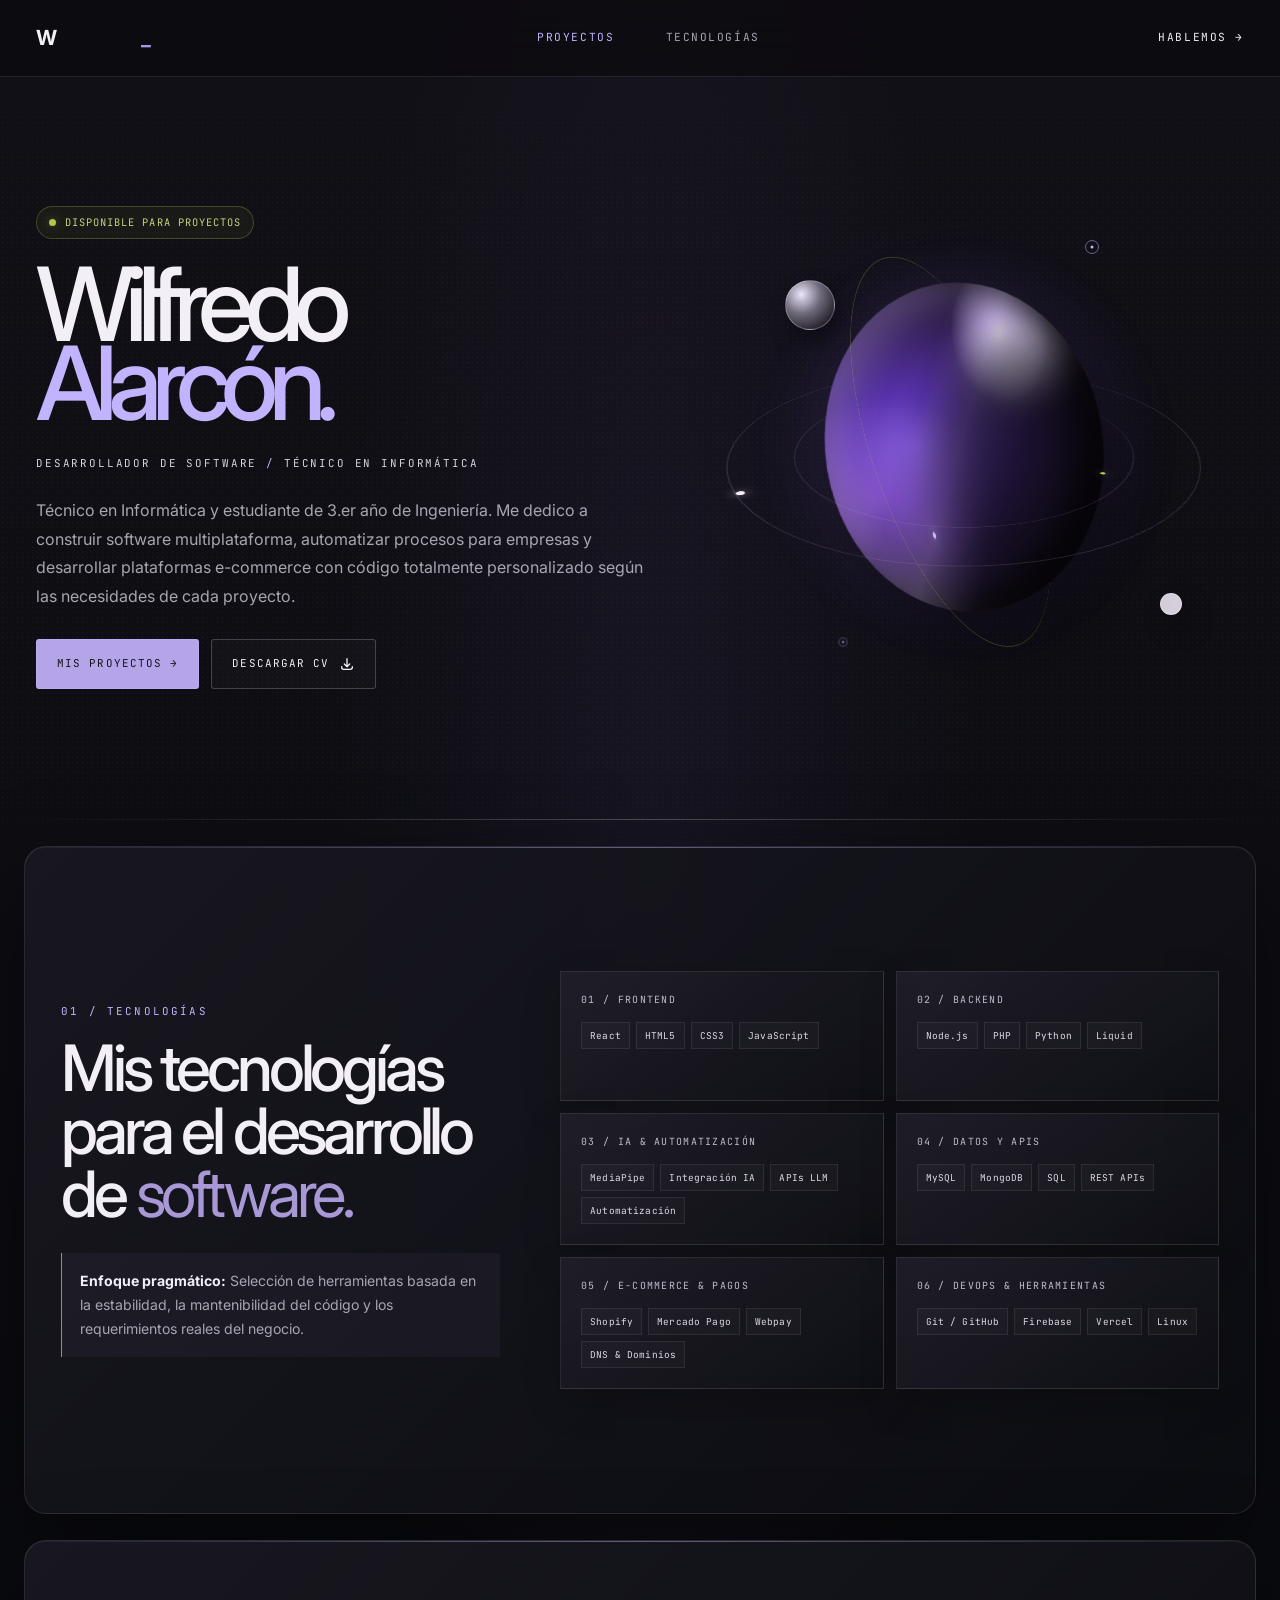
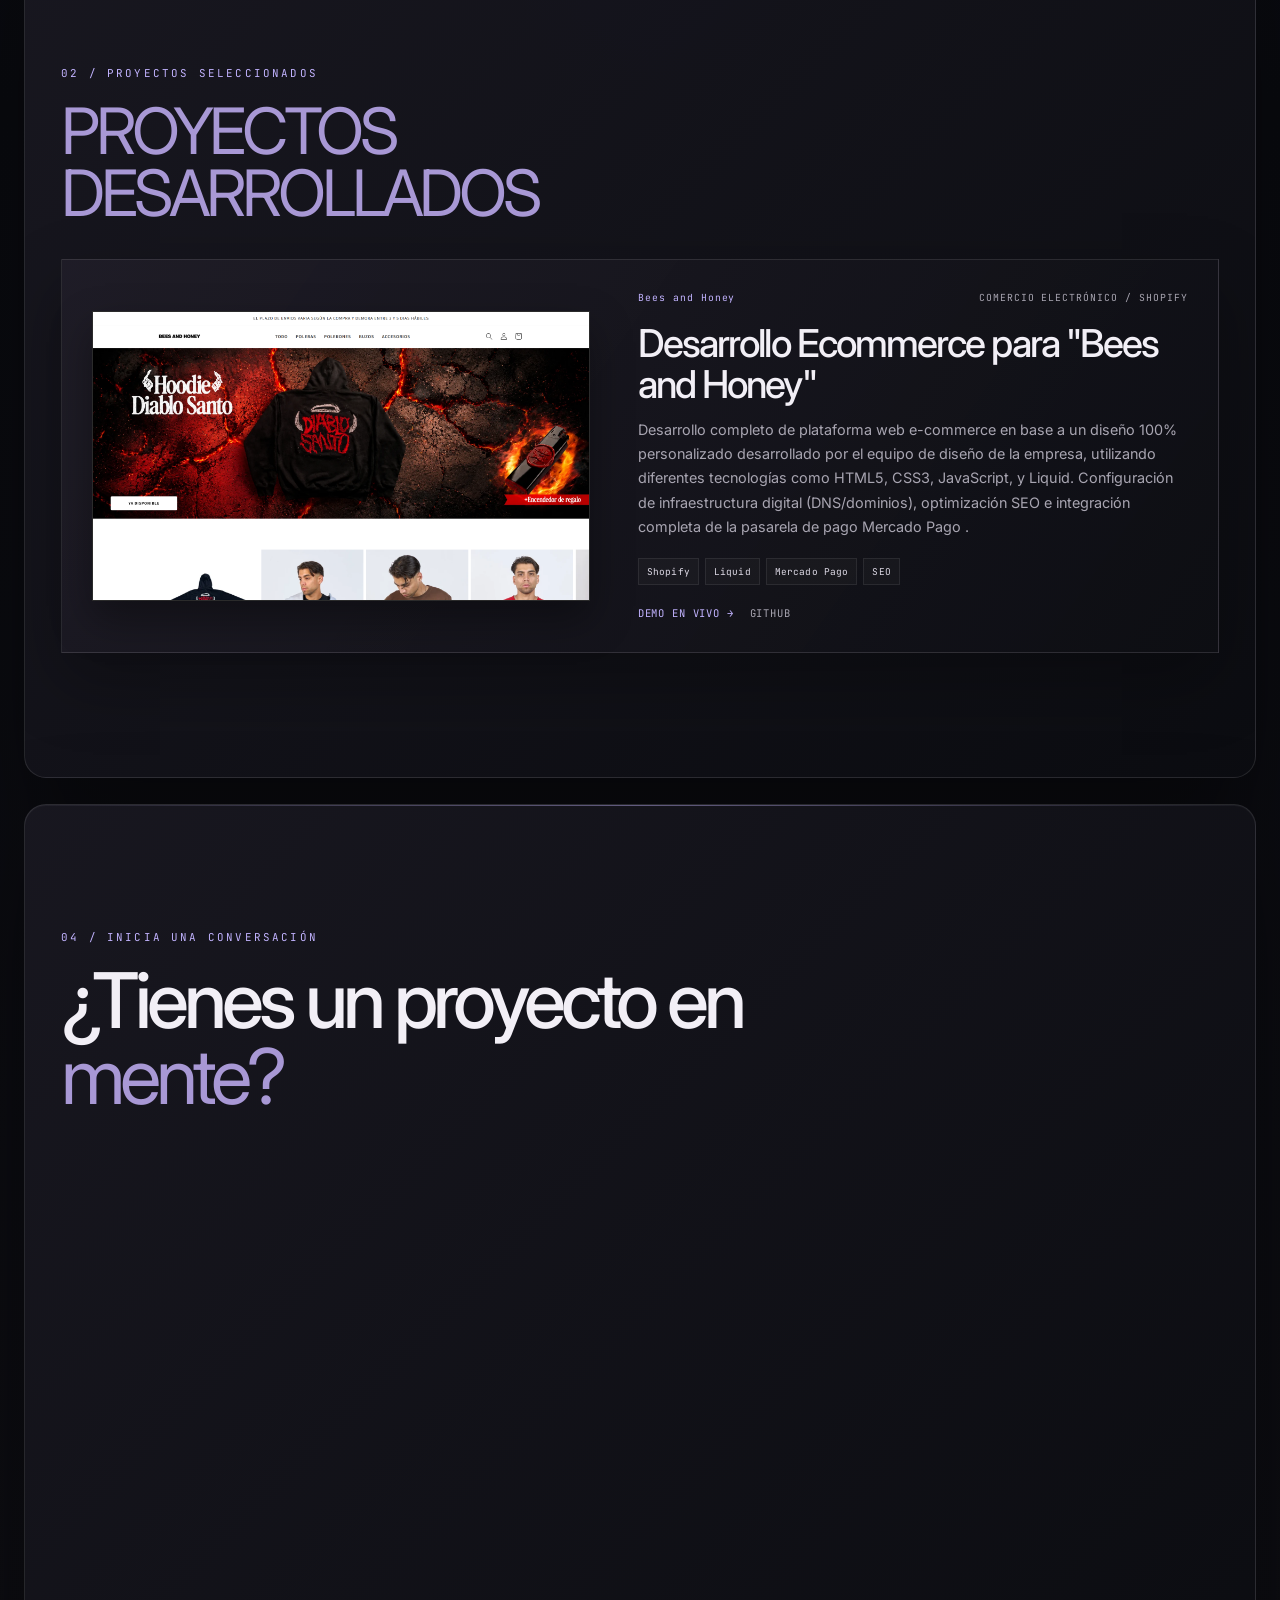
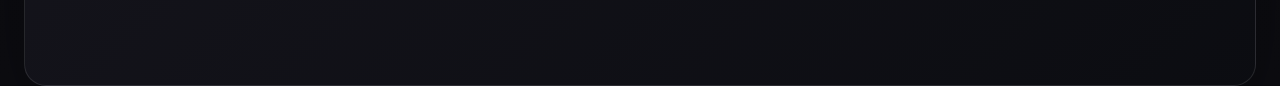
==== index.html @ dcb3fb1a "Actualización inicial del portafolio" ====
<!DOCTYPE html>
<html lang="es">

<head>
    <meta charset="UTF-8">
    <meta name="viewport" content="width=device-width, initial-scale=1.0">
    <title>Wilfredo Alarcón | Desarrollador Full Stack e Ingeniero de Software</title>
    <!-- Google Fonts -->
    <link rel="preconnect" href="https://fonts.googleapis.com">
    <link rel="preconnect" href="https://fonts.gstatic.com" crossorigin>
    <link
        href="https://fonts.googleapis.com/css2?family=Inter:wght@300;400;500;600;700;800&family=JetBrains+Mono:wght@400;500;600&display=swap"
        rel="stylesheet">
    <link rel="stylesheet" href="css/index.css">
</head>

<body>

    <!-- NAVBAR BLOCK -->
    <header class="navbar">
        <div class="navbar__container">
            <a href="#" class="navbar__logo" aria-label="Wilfredo">
                <span class="navbar__logo-text" data-typewriter>Wilfredo</span><span class="navbar__logo-accent" aria-hidden="true">_</span>
            </a>
            <nav class="navbar__links">
                <a href="#work" class="navbar__link">Proyectos</a>
                <a href="#stack" class="navbar__link">Tecnologías</a>
            </nav>
            <a href="#contact" class="navbar__cta">Hablemos &rarr;</a>
        </div>
    </header>

    <!-- HERO BLOCK -->
    <section class="hero">
        <div class="container hero__grid">

            <div class="hero__content">
                <div class="badge">
                    <span class="badge__dot"></span>
                    Disponible para Proyectos
                </div>

                <h1 class="hero__title">
                    Wilfredo<br>
                    <span class="hero__title--highlight">Alarcón.</span>
                </h1>

                <p class="hero__subtitle">
                    DESARROLLADOR DE SOFTWARE<span class="hero__title--highlight"> /</span> TÉCNICO EN INFORMÁTICA
                </p>

                <p class="hero__description">
                    Técnico en Informática y estudiante de 3.er año de Ingeniería. Me dedico a construir software
                    multiplataforma, automatizar procesos para empresas y desarrollar plataformas e-commerce con código
                    totalmente personalizado según las necesidades de cada proyecto.
                </p>

                <div class="hero__cta">
                    <a href="#work" class="btn btn--primary">Mis Proyectos &rarr;</a>
                    <a href="documents/CV WILFREDO ANDRES ALARCÓN FIGUEROA.pdf" download class="btn btn--secondary">
                        Descargar CV
                        <svg class="btn__icon" fill="none" stroke="currentColor" viewBox="0 0 24 24">
                            <path stroke-linecap="round" stroke-linejoin="round" stroke-width="2"
                                d="M4 16v1a3 3 0 003 3h10a3 3 0 003-3v-1m-4-4l-4 4m0 0l-4-4m4 4V4"></path>
                        </svg>
                    </a>
                </div>
            </div>



            <!-- TERMINAL BLOCK -->
            <div class="hero__visual" data-orb-scene>
                <div class="orb-stage" aria-hidden="true">
                    <span class="orb-orbit orb-orbit--outer"><i></i></span>
                    <span class="orb-orbit orb-orbit--inner"><i></i></span>
                    <span class="orb-orbit orb-orbit--tilt"><i></i></span>
                    <div class="orb-core">
                        <span class="orb-core__highlight"></span>
                        <span class="orb-core__shadow"></span>
                    </div>
                    <span class="orb-moon orb-moon--one"></span>
                    <span class="orb-moon orb-moon--two"></span>
                    <span class="orb-crosshair orb-crosshair--one"></span>
                    <span class="orb-crosshair orb-crosshair--two"></span>
                </div>

            </div>

        </div>
    </section>

  <!-- TECHNICAL STACK BLOCK -->
<section id="stack" class="section border-top window-panel">
    <div class="container grid-two-col">
        <div class="section-header">
            <span class="section-header__tag">01 / TECNOLOGÍAS</span>
            <h2 class="section-header__title">
                Mis tecnologías para el desarrollo de <span class="section-header__title--italic">software.</span>
            </h2>

            <div class="section-header__callout">
                <p class="section-header__callout-text">
                    <strong class="section-header__callout-highlight">Enfoque pragmático:</strong> Selección de herramientas basada en la estabilidad, la mantenibilidad del código y los requerimientos reales del negocio.
                </p>
            </div>
        </div>

        <div class="stack-grid">
            <!-- 01 FRONTEND -->
            <div class="stack-card">
                <span class="stack-card__label">01 / FRONTEND</span>
                <div class="tags">
                    <span class="tags__item">React</span>
                    <span class="tags__item">HTML5</span>
                    <span class="tags__item">CSS3</span>
                    <span class="tags__item">JavaScript</span>
                </div>
            </div>

            <!-- 02 BACKEND -->
            <div class="stack-card">
                <span class="stack-card__label">02 / BACKEND</span>
                <div class="tags">
                    <span class="tags__item">Node.js</span>
                    <span class="tags__item">PHP</span>
                    <span class="tags__item">Python</span>
                    <span class="tags__item">Liquid</span>
                </div>
            </div>

            <!-- 03 IA & AUTOMATIZACIÓN -->
            <div class="stack-card">
                <span class="stack-card__label">03 / IA & AUTOMATIZACIÓN</span>
                <div class="tags">
                    <span class="tags__item">MediaPipe</span>
                    <span class="tags__item">Integración IA</span>
                    <span class="tags__item">APIs LLM</span>
                    <span class="tags__item">Automatización</span>
                </div>
            </div>

            <!-- 04 DATOS Y APIS -->
            <div class="stack-card">
                <span class="stack-card__label">04 / DATOS Y APIS</span>
                <div class="tags">
                    <span class="tags__item">MySQL</span>
                    <span class="tags__item">MongoDB</span>
                    <span class="tags__item">SQL</span>
                    <span class="tags__item">REST APIs</span>
                </div>
            </div>

            <!-- 05 E-COMMERCE & PAGOS -->
            <div class="stack-card">
                <span class="stack-card__label">05 / E-COMMERCE & PAGOS</span>
                <div class="tags">
                    <span class="tags__item">Shopify</span>
                    <span class="tags__item">Mercado Pago</span>
                    <span class="tags__item">Webpay</span>
                    <span class="tags__item">DNS & Dominios</span>
                </div>
            </div>

            <!-- 06 DEVOPS & HERRAMIENTAS -->
            <div class="stack-card">
                <span class="stack-card__label">06 / DEVOPS & HERRAMIENTAS</span>
                <div class="tags">
                    <span class="tags__item">Git / GitHub</span>
                    <span class="tags__item">Firebase</span>
                    <span class="tags__item">Vercel</span>
                    <span class="tags__item">Linux</span>
                </div>
            </div>
        </div>
    </div>
</section>

    <!-- SELECTED WORK BLOCK -->
    <section id="work" class="section border-top window-panel">
        <div class="container">
            <div class="projects__top">
                <div class="section-header">
                    <span class="section-header__tag">02 / PROYECTOS SELECCIONADOS</span>
                    <h2 class="section-header__title">
                       
                        <span class="section-header__title--italic">PROYECTOS DESARROLLADOS</span>
                    </h2>
                </div>

            </div>

            <div class="projects__list">
                <article class="project-card">
                    <div class="project-card__grid">

                        <!-- Columna de la Imagen Preview -->
                        <div class="project-card__media">
                            <a href="https://www.beesandhoney.cl/" target="_blank" rel="noopener noreferrer"
                                class="project-card__img-link">
                                <img src="img/beesandhoney.png" alt="Vista previa de Bees and Honey Ecommerce"
                                    class="project-card__img" />
                            </a>
                        </div>


                        <div class="project-card__content">
                            <div class="project-card__meta">
                                <span class="project-card__code">Bees and Honey</span>
                                <span class="project-card__type">COMERCIO ELECTRÓNICO / SHOPIFY</span>
                            </div>

                            <h3 class="project-card__name">Desarrollo Ecommerce para "Bees and Honey"</h3>

                            <p class="project-card__desc">
                                Desarrollo completo de plataforma web e-commerce en base a un diseño 100% personalizado desarrollado por el equipo de diseño de la empresa, utilizando diferentes tecnologías como HTML5,
                                CSS3, JavaScript, y Liquid. Configuración de infraestructura digital
                                (DNS/dominios), optimización SEO e integración completa de la pasarela de pago Mercado
                                Pago .
                            </p>

                            <div class="tags">
                                <span class="tags__item">Shopify</span>
                                <span class="tags__item">Liquid</span>
                                <span class="tags__item">Mercado Pago</span>
                                <span class="tags__item">SEO</span>
                            </div>

                            <div class="project-card__links">
                                <a href="https://www.beesandhoney.cl/" target="_blank" rel="noopener noreferrer"
                                    class="project-card__link project-card__link--accent">Demo en vivo &rarr;</a>
                                <a href="https://github.com/wilfredo1234" target="_blank" rel="noopener noreferrer"
                                    class="project-card__link project-card__link--muted">GitHub</a>
                            </div>
                        </div>

                    </div>
                </article>

            </div>
        </div>
    </section>



    <!-- CONTACT BLOCK -->
    <section id="contact" class="section border-top window-panel">
        <div class="container">
            <div class="section-header section-header--space-bottom">
                <span class="section-header__tag">04 / INICIA UNA CONVERSACIÓN</span>
                <h2 class="section-header__title section-header__title--huge">
                    ¿Tienes un proyecto en <span class="section-header__title--italic">mente?</span>
                </h2>
            </div>

            <form id="contactForm" class="contact-form">
                <div class="contact-form__row">
                    <div class="contact-form__group">
                        <label class="contact-form__label">Tu nombre</label>
                        <input type="text" id="name" class="contact-form__input" required
                            placeholder="¿Cómo prefieres que te llame?">
                    </div>
                    <div class="contact-form__group">
                        <label class="contact-form__label">Tu correo electrónico</label>
                        <input type="email" id="email" class="contact-form__input" required
                            placeholder="tu@empresa.com">
                    </div>
                </div>
                <div class="contact-form__group">
                    <label class="contact-form__label">Cuéntame un poco sobre el proyecto</label>
                    <textarea id="message" class="contact-form__textarea" rows="3" required
                        placeholder="¿Qué vamos a construir?"></textarea>
                </div>
                <button type="submit" class="btn btn--primary btn--submit">Enviar mensaje &rarr;</button>
            </form>

            <footer class="footer">
                <div class="footer__contacts">
                    <a href="mailto:wilfredo.a.a.f@gmail.com" class="footer__link">wilfredo.a.a.f@gmail.com</a>
                    <a href="tel:+56934805106" class="footer__link">+56 9 3480 5106</a>
                </div>
                <div class="footer__socials">
                    <a href="https://github.com/" target="_blank" class="footer__link">GitHub</a>
                    <span class="footer__copyright">© 2026 WILFREDO ALARCÓN</span>
                </div>
            </footer>
        </div>
    </section>

    <script src="js/index.js"></script>
</body>

</html>
---- css/index.css ----
:root {
    --bg: #090a0f;
    --bg-soft: #101119;
    --panel: rgba(19, 19, 27, 0.78);
    --line: rgba(232, 228, 242, 0.16);
    --text: #f2eff6;
    --muted: #a8a5b1;
    --accent: #a995e8;
    --accent-bright: #c2b3ff;
    --accent-green: #b2c64b;
    --font-sans: 'Inter', sans-serif;
    --font-mono: 'JetBrains Mono', monospace;
}

* {
    box-sizing: border-box;
}

html {
    scroll-behavior: smooth;
    scroll-padding-top: 90px;
    background: var(--bg);
}

body {
    min-width: 320px;
    margin: 0;
    overflow-x: hidden;
    color: var(--text);
    background:
        radial-gradient(ellipse at 51% 24%, rgba(67, 54, 99, 0.18), transparent 35%),
        linear-gradient(180deg, #111016 0%, #090a0f 52%, #0d0d12 100%);
    font-family: var(--font-sans);
    line-height: 1.6;
}

body::before {
    position: fixed;
    z-index: 0;
    inset: 0;
    pointer-events: none;
    content: "";
    opacity: 0.22;
    background-image: radial-gradient(rgba(255, 255, 255, 0.24) 0.6px, transparent 0.6px);
    background-size: 5px 5px;
    mask-image: linear-gradient(to bottom, transparent, black 25%, black 85%, transparent);
}

img {
    display: block;
    max-width: 100%;
}

a {
    color: inherit;
}

.container {
    position: relative;
    z-index: 1;
    width: min(1240px, calc(100% - 72px));
    margin: 0 auto;
}

.section {
    position: relative;
    z-index: 1;
    padding: 108px 0;
}

.border-top {
    border-top: 1px solid rgba(242, 239, 246, 0.13);
}

.window-panel {
    width: min(1440px, calc(100% - 48px));
    margin: 26px auto 0;
    overflow: hidden;
    border: 1px solid rgba(242, 239, 246, 0.11);
    border-radius: 22px;
    background:
        linear-gradient(135deg, rgba(25, 24, 33, 0.95), rgba(12, 13, 18, 0.96));
    box-shadow:
        0 38px 100px rgba(0, 0, 0, 0.45),
        inset 0 1px rgba(255, 255, 255, 0.035);
}

.window-panel::before {
    position: absolute;
    z-index: 0;
    top: 0;
    right: 0;
    left: 0;
    height: 1px;
    content: "";
    background: linear-gradient(90deg, transparent, rgba(194, 179, 255, 0.42), transparent);
}

.window-panel .container {
    padding-top: 16px;
    padding-bottom: 16px;
}

.navbar {
    position: fixed;
    z-index: 20;
    top: 0;
    right: 0;
    left: 0;
    border-bottom: 1px solid rgba(255, 255, 255, 0.1);
    background: rgba(12, 11, 16, 0.78);
    backdrop-filter: blur(18px);
}

.navbar__container {
    display: flex;
    width: min(1240px, calc(100% - 72px));
    min-height: 76px;
    margin: 0 auto;
    align-items: center;
    justify-content: space-between;
    gap: 24px;
}

.navbar__logo {
    color: var(--text);
    font-size: 1.3rem;
    font-weight: 700;
    letter-spacing: 0.08em;
    text-decoration: none;
}

.navbar__logo-text {
    display: inline-block;
    min-width: 7.5ch;
    white-space: nowrap;
}

.navbar__logo-accent {
    color: var(--accent);
    animation: cursor-blink 900ms steps(2, start) infinite;
}

.navbar__links {
    display: flex;
    align-items: center;
    gap: clamp(20px, 4vw, 52px);
}

.navbar__link,
.navbar__cta {
    font-family: var(--font-mono);
    font-size: 0.7rem;
    letter-spacing: 0.14em;
    text-decoration: none;
    text-transform: uppercase;
    transition: color 180ms ease, opacity 180ms ease, transform 180ms ease;
}

.navbar__link {
    color: var(--muted);
}

.navbar__link:hover,
.navbar__link:focus-visible {
    color: var(--text);
}

.navbar__link.is-active {
    color: var(--accent-bright);
}

.navbar__cta {
    padding: 10px 0 10px 14px;
    color: var(--text);
}

.navbar__cta:hover {
    color: var(--accent-bright);
}

.hero {
    position: relative;
    display: flex;
    min-height: min(820px, 100svh);
    padding: 130px 0 55px;
    align-items: center;
}

.hero::after {
    position: absolute;
    right: 0;
    bottom: 0;
    left: 0;
    height: 1px;
    content: "";
    background: linear-gradient(90deg, transparent, rgba(242, 239, 246, 0.25), transparent);
}

.hero__grid {
    display: grid;
    grid-template-columns: minmax(0, 1.05fr) minmax(370px, 0.95fr);
    align-items: center;
    gap: 30px;
}

.hero__content {
    position: relative;
    z-index: 2;
    padding: 36px 0;
}

.badge {
    display: inline-flex;
    margin-bottom: 26px;
    padding: 7px 12px;
    align-items: center;
    gap: 9px;
    border: 1px solid rgba(178, 198, 75, 0.28);
    border-radius: 30px;
    background: rgba(178, 198, 75, 0.055);
    color: #c5d37b;
    font-family: var(--font-mono);
    font-size: 0.65rem;
    letter-spacing: 0.1em;
    text-transform: uppercase;
}

.badge__dot {
    width: 7px;
    height: 7px;
    border-radius: 50%;
    background: var(--accent-green);
    box-shadow: 0 0 12px rgba(178, 198, 75, 0.5);
}

.hero__title {
    margin: 0 0 22px;
    font-size: clamp(4rem, 8vw, 8.2rem);
    font-weight: 500;
    line-height: 0.78;
    letter-spacing: -0.095em;
}

.hero__title--highlight {
    color: var(--accent-bright);
}

.hero__subtitle {
    max-width: 650px;
    margin: 30px 0 22px;
    color: #d7d3de;
    font-family: var(--font-mono);
    font-size: 0.68rem;
    letter-spacing: 0.17em;
    line-height: 1.8;
}

.hero__description {
    max-width: 630px;
    margin: 0 0 28px;
    color: var(--muted);
    font-size: clamp(0.95rem, 1.25vw, 1.08rem);
    line-height: 1.8;
}

.hero__cta {
    display: flex;
    flex-wrap: wrap;
    gap: 12px;
}

.btn {
    display: inline-flex;
    min-height: 50px;
    padding: 0 20px;
    align-items: center;
    justify-content: center;
    gap: 10px;
    border: 1px solid rgba(240, 236, 250, 0.22);
    border-radius: 3px;
    background: rgba(255, 255, 255, 0.025);
    color: var(--text);
    cursor: pointer;
    font-family: var(--font-mono);
    font-size: 0.68rem;
    letter-spacing: 0.1em;
    text-decoration: none;
    text-transform: uppercase;
    transition: color 220ms ease, background 220ms ease, border-color 220ms ease, transform 220ms ease;
}

.btn:hover {
    transform: translateY(-3px);
    border-color: rgba(194, 179, 255, 0.55);
}

.btn--primary {
    border-color: rgba(194, 179, 255, 0.4);
    background: #b5a5e8;
    color: #17131f;
}

.btn--primary:hover {
    background: #c7baf2;
}

.btn__icon {
    width: 16px;
    height: 16px;
}

.hero__visual {
    position: relative;
    display: grid;
    min-width: 0;
    min-height: 560px;
    place-items: center;
    perspective: 1000px;
    isolation: isolate;
}

.hero__visual::before {
    position: absolute;
    z-index: -1;
    width: 75%;
    aspect-ratio: 1;
    border-radius: 50%;
    content: "";
    background: radial-gradient(circle, rgba(111, 82, 174, 0.18), transparent 68%);
    filter: blur(16px);
}

.orb-stage {
    position: relative;
    width: 100%;
    max-width: 570px;
    aspect-ratio: 1;
    transform-style: preserve-3d;
    transform: rotateX(var(--scene-x, 0deg)) rotateY(var(--scene-y, 0deg));
    transition: transform 500ms cubic-bezier(0.2, 0.7, 0.2, 1);
}

.orb-core {
    position: absolute;
    top: 50%;
    left: 50%;
    width: 48%;
    aspect-ratio: 0.84;
    overflow: hidden;
    border-radius: 50%;
    background:
        radial-gradient(ellipse at 69% 18%, rgba(241, 223, 255, 0.96) 0, rgba(208, 185, 255, 0.83) 5%, transparent 18%),
        radial-gradient(ellipse at 32% 47%, #7951db 0, #5933ad 22%, #322052 50%, #19151f 74%, #09090d 100%);
    box-shadow:
        inset -26px -15px 35px rgba(0, 0, 0, 0.78),
        inset 18px 12px 34px rgba(211, 183, 255, 0.28),
        16px 30px 70px rgba(0, 0, 0, 0.58),
        0 0 80px rgba(117, 80, 207, 0.2);
    transform: translate(-50%, -50%) rotate(-9deg) translateZ(32px);
    animation: orb-float 7s ease-in-out infinite;
}

.orb-core::before {
    position: absolute;
    inset: 0;
    border-radius: inherit;
    content: "";
    background:
        radial-gradient(ellipse at 16% 61%, rgba(182, 113, 252, 0.36), transparent 35%),
        linear-gradient(115deg, transparent 36%, rgba(240, 221, 255, 0.17) 49%, transparent 64%);
    mix-blend-mode: screen;
    animation: orb-sheen 9s ease-in-out infinite alternate;
}

.orb-core__highlight {
    position: absolute;
    top: 14%;
    right: 12%;
    width: 28%;
    aspect-ratio: 1;
    border-radius: 50%;
    background: rgba(244, 232, 255, 0.95);
    filter: blur(16px);
    opacity: 0.78;
}

.orb-core__shadow {
    position: absolute;
    right: -12%;
    bottom: -7%;
    width: 75%;
    height: 88%;
    border-radius: 50%;
    background: rgba(5, 4, 9, 0.6);
    filter: blur(25px);
}

.orb-orbit {
    position: absolute;
    top: 50%;
    left: 50%;
    display: block;
    border: 1px solid rgba(204, 190, 231, 0.2);
    border-radius: 50%;
    transform-style: preserve-3d;
}

.orb-orbit--outer {
    width: 83%;
    height: 83%;
    transform: translate(-50%, -50%) rotateX(66deg) rotateZ(-26deg);
    animation: orbit-turn-outer 24s linear infinite;
}

.orb-orbit--inner {
    width: 60%;
    height: 60%;
    border-color: rgba(204, 190, 231, 0.17);
    transform: translate(-50%, -50%) rotateX(66deg) rotateZ(24deg);
    animation: orbit-turn-inner 18s linear infinite;
}

.orb-orbit--tilt {
    width: 72%;
    height: 72%;
    border-color: rgba(178, 198, 75, 0.22);
    transform: translate(-50%, -50%) rotateY(67deg) rotateX(18deg) rotateZ(-32deg);
    animation: orbit-turn-tilt 34s linear infinite;
}

.orb-orbit i {
    position: absolute;
    top: 50%;
    left: 0;
    width: 8px;
    height: 8px;
    border-radius: 50%;
    background: #f3edf9;
    box-shadow: 0 0 12px rgba(243, 237, 249, 0.6);
}

.orb-orbit--inner i {
    left: auto;
    right: 6%;
    width: 5px;
    height: 5px;
    background: var(--accent-green);
    box-shadow: 0 0 12px rgba(178, 198, 75, 0.5);
}

.orb-orbit--tilt i {
    left: 12%;
    width: 6px;
    height: 6px;
    background: #c8b6fa;
}

.orb-moon {
    position: absolute;
    z-index: 3;
    display: block;
    border: 1px solid rgba(255, 255, 255, 0.3);
    border-radius: 50%;
    background: radial-gradient(circle at 32% 28%, #eee7fc, #716d7c 40%, #25232a 78%);
    box-shadow: 8px 13px 24px rgba(0, 0, 0, 0.42);
}

.orb-moon--one {
    top: 20%;
    left: 18%;
    width: 9%;
    aspect-ratio: 1;
    animation: moon-drift 8s ease-in-out infinite;
}

.orb-moon--two {
    right: 11%;
    bottom: 20%;
    width: 4%;
    aspect-ratio: 1;
    background: #d5d0dc;
    animation: moon-drift 6s ease-in-out -2s infinite;
}

.orb-crosshair {
    position: absolute;
    width: 14px;
    height: 14px;
    border: 1px solid rgba(194, 179, 255, 0.5);
    border-radius: 50%;
}

.orb-crosshair::after {
    position: absolute;
    top: 50%;
    left: 50%;
    width: 3px;
    height: 3px;
    border-radius: 50%;
    content: "";
    background: var(--accent-bright);
    transform: translate(-50%, -50%);
}

.orb-crosshair--one { top: 13%; right: 26%; }
.orb-crosshair--two { bottom: 14%; left: 27%; transform: scale(0.65); }

.section-header--space-bottom { margin-bottom: 42px; }
.section-header__tag {
    display: block;
    margin-bottom: 17px;
    color: var(--accent-bright);
    font-family: var(--font-mono);
    font-size: 0.68rem;
    letter-spacing: 0.2em;
    text-transform: uppercase;
}

.section-header__title {
    max-width: 760px;
    margin: 0;
    font-size: clamp(2.2rem, 5vw, 4.4rem);
    font-weight: 500;
    line-height: 0.98;
    letter-spacing: -0.065em;
}

.section-header__title--huge { font-size: clamp(2.6rem, 6vw, 5.2rem); }
.section-header__title--italic { color: #a898d5; font-style: normal; font-weight: 400; }
.section-header__callout {
    max-width: 460px;
    margin-top: 28px;
    padding: 16px 18px;
    border-left: 1px solid rgba(194, 179, 255, 0.7);
    background: rgba(194, 179, 255, 0.045);
}
.section-header__callout-text { margin: 0; color: var(--muted); font-size: 0.88rem; line-height: 1.7; }
.section-header__callout-highlight { color: var(--text); }

.grid-two-col {
    display: grid;
    grid-template-columns: minmax(0, 0.8fr) minmax(0, 1.2fr);
    align-items: center;
    gap: 60px;
}

.stack-grid {
    display: grid;
    grid-template-columns: repeat(2, minmax(0, 1fr));
    gap: 12px;
}

.stack-card {
    position: relative;
    min-height: 130px;
    padding: 20px;
    border: 1px solid rgba(242, 239, 246, 0.11);
    background: linear-gradient(145deg, rgba(35, 32, 44, 0.78), rgba(14, 15, 20, 0.85));
    box-shadow: 0 14px 36px rgba(0, 0, 0, 0.18);
    transform: perspective(1000px) rotateX(var(--tilt-x, 0deg)) rotateY(var(--tilt-y, 0deg));
    transition: transform 180ms ease-out, border-color 250ms ease, background 250ms ease;
}

.stack-card:hover { border-color: rgba(194, 179, 255, 0.34); }
.stack-card__label {
    display: block;
    margin-bottom: 14px;
    color: #c0bbc9;
    font-family: var(--font-mono);
    font-size: 0.62rem;
    letter-spacing: 0.13em;
}

.tags { display: flex; flex-wrap: wrap; gap: 6px; }
.tags__item {
    padding: 5px 8px;
    border: 1px solid rgba(255, 255, 255, 0.08);
    background: rgba(255, 255, 255, 0.025);
    color: #ddd9e5;
    font-family: var(--font-mono);
    font-size: 0.59rem;
    letter-spacing: 0.015em;
}

.projects__top { margin-bottom: 34px; }
.projects__list { display: flex; flex-direction: column; gap: 22px; }
.project-card {
    padding: clamp(16px, 3vw, 30px);
    border: 1px solid rgba(242, 239, 246, 0.12);
    background: linear-gradient(125deg, rgba(33, 30, 41, 0.8), rgba(13, 14, 19, 0.94));
    box-shadow: 0 28px 65px rgba(0, 0, 0, 0.27);
    transform: perspective(1200px) rotateX(var(--tilt-x, 0deg)) rotateY(var(--tilt-y, 0deg));
    transition: transform 180ms ease-out, border-color 250ms ease, box-shadow 250ms ease;
}

.project-card:hover {
    border-color: rgba(194, 179, 255, 0.35);
    box-shadow: 0 35px 75px rgba(0, 0, 0, 0.38);
}

.project-card__grid {
    display: grid;
    grid-template-columns: minmax(0, 0.95fr) minmax(0, 1.05fr);
    align-items: center;
    gap: clamp(20px, 4vw, 48px);
}

.project-card__grid > * { min-width: 0; }
.project-card__media { display: flex; align-items: center; }
.project-card__img-link {
    display: block;
    width: 100%;
    height: 290px;
    overflow: hidden;
    border: 1px solid rgba(255, 255, 255, 0.11);
    background: #111;
    box-shadow: 0 18px 38px rgba(0, 0, 0, 0.35);
    transform: perspective(1100px) rotateY(var(--tilt-y, 0deg)) rotateX(var(--tilt-x, 0deg));
    transition: transform 180ms ease-out, border-color 250ms ease;
}

.project-card__img-link:hover { border-color: rgba(194, 179, 255, 0.4); }
.project-card__img { width: 100%; height: 100%; object-fit: cover; object-position: top center; }
.project-card__meta { display: flex; justify-content: space-between; gap: 12px; margin-bottom: 17px; }
.project-card__code, .project-card__type {
    font-family: var(--font-mono);
    font-size: 0.61rem;
    letter-spacing: 0.1em;
}
.project-card__code { color: var(--accent-bright); }
.project-card__type { color: var(--muted); text-align: right; }
.project-card__name { margin: 0 0 12px; font-size: clamp(1.55rem, 3vw, 2.5rem); font-weight: 500; line-height: 1.08; letter-spacing: -0.05em; }
.project-card__desc { margin: 0 0 18px; color: var(--muted); font-size: 0.9rem; line-height: 1.7; }
.project-card__links { display: flex; flex-wrap: wrap; gap: 16px; margin-top: 20px; }
.project-card__link { font-family: var(--font-mono); font-size: 0.66rem; letter-spacing: 0.08em; text-decoration: none; text-transform: uppercase; }
.project-card__link:hover { text-decoration: underline; text-underline-offset: 4px; }
.project-card__link--accent { color: var(--accent-bright); }
.project-card__link--muted { color: var(--muted); }

.contact-form { display: flex; max-width: 850px; flex-direction: column; gap: 30px; }
.contact-form__row { display: grid; grid-template-columns: repeat(2, minmax(0, 1fr)); gap: 30px; }
.contact-form__group { display: flex; flex-direction: column; gap: 8px; padding-bottom: 10px; border-bottom: 1px solid rgba(255,255,255,0.16); }
.contact-form__group:focus-within { border-color: var(--accent-bright); }
.contact-form__label { color: var(--muted); font-family: var(--font-mono); font-size: 0.64rem; letter-spacing: 0.12em; text-transform: uppercase; }
.contact-form__input, .contact-form__textarea { border: 0; outline: 0; background: transparent; color: var(--text); font: inherit; resize: vertical; }
.contact-form__input::placeholder, .contact-form__textarea::placeholder { color: rgba(168, 165, 177, 0.62); }
.contact-form__input:focus-visible, .contact-form__textarea:focus-visible { outline: 1px solid rgba(194,179,255,0.5); outline-offset: 4px; }

.footer {
    display: flex;
    margin-top: 75px;
    padding-top: 24px;
    align-items: center;
    justify-content: space-between;
    gap: 20px;
    border-top: 1px solid rgba(255, 255, 255, 0.1);
}

.footer__contacts, .footer__socials { display: flex; flex-wrap: wrap; gap: 18px; align-items: center; }
.footer__link, .footer__copyright { color: var(--muted); font-family: var(--font-mono); font-size: 0.63rem; text-decoration: none; }
.footer__link:hover { color: var(--text); }

.reveal {
    opacity: 0;
    transform: translateY(24px);
    transition: opacity 700ms ease, transform 700ms cubic-bezier(0.2, 0.75, 0.25, 1);
}

.reveal.is-visible { opacity: 1; transform: translateY(0); }

@keyframes orb-float {
    0%, 100% { transform: translate(-50%, -50%) rotate(-9deg) translate3d(0, 0, 32px); }
    50% { transform: translate(-50%, -52%) rotate(-5deg) translate3d(0, 0, 44px); }
}

@keyframes orb-sheen {
    from { transform: translateX(-9%) rotate(-8deg); }
    to { transform: translateX(10%) rotate(8deg); }
}

@keyframes orbit-turn-outer {
    from { transform: translate(-50%, -50%) rotateX(66deg) rotateZ(-26deg); }
    to { transform: translate(-50%, -50%) rotateX(66deg) rotateZ(334deg); }
}

@keyframes orbit-turn-inner {
    from { transform: translate(-50%, -50%) rotateX(66deg) rotateZ(24deg); }
    to { transform: translate(-50%, -50%) rotateX(66deg) rotateZ(384deg); }
}

@keyframes orbit-turn-tilt {
    from { transform: translate(-50%, -50%) rotateY(67deg) rotateX(18deg) rotateZ(-32deg); }
    to { transform: translate(-50%, -50%) rotateY(67deg) rotateX(18deg) rotateZ(328deg); }
}
@keyframes moon-drift { 0%, 100% { translate: 0 0; } 50% { translate: 7px -12px; } }
@keyframes cursor-blink { to { visibility: hidden; } }

@media (max-width: 960px) {
    .hero { min-height: auto; padding-top: 128px; }
    .hero__grid { grid-template-columns: minmax(0, 1fr) minmax(310px, 0.8fr); gap: 12px; }
    .hero__visual { min-height: 470px; }
    .grid-two-col { grid-template-columns: 1fr; gap: 34px; }
}

@media (max-width: 720px) {
    .container, .navbar__container { width: calc(100% - 40px); }
    .navbar__container { min-height: 66px; }
    .navbar__links { gap: 16px; }
    .navbar__link, .navbar__cta { font-size: 0.59rem; letter-spacing: 0.08em; }
    .navbar__cta { padding-left: 6px; }
    .hero { padding: 112px 0 44px; }
    .hero__grid { grid-template-columns: 1fr; gap: 0; }
    .hero__content { padding: 24px 0 0; }
    .hero__title { font-size: clamp(4.3rem, 17vw, 7rem); }
    .hero__subtitle { margin-top: 24px; }
    .hero__visual { min-height: 430px; margin: -6px 0 4px; }
    .orb-stage { max-width: 460px; }
    .section { padding: 76px 0; }
    .window-panel { width: calc(100% - 24px); margin-top: 14px; border-radius: 16px; }
    .window-panel .container { padding-top: 8px; padding-bottom: 8px; }
    .stack-grid { gap: 10px; }
    .stack-card { min-height: 118px; padding: 16px 14px; }
    .project-card__grid { grid-template-columns: 1fr; }
    .project-card__img-link { height: clamp(190px, 55vw, 300px); }
    .footer { align-items: flex-start; flex-direction: column; }
}

@media (max-width: 480px) {
    .container, .navbar__container { width: calc(100% - 32px); }
    .navbar__links { gap: 12px; }
    .navbar__link { font-size: 0.53rem; letter-spacing: 0.04em; }
    .navbar__cta { font-size: 0.53rem; }
    .hero__title { font-size: clamp(3.8rem, 18vw, 5.5rem); }
    .hero__description { font-size: 0.94rem; }
    .hero__cta { flex-direction: column; }
    .btn { width: 100%; }
    .hero__visual { min-height: 355px; }
    .orb-stage { max-width: 430px; }
    .orb-core { width: 51%; }
    .terminal { width: min(82%, 300px); }
    .section-header__title { font-size: clamp(2.25rem, 11vw, 3.1rem); }
    .stack-grid { grid-template-columns: 1fr; }
    .stack-card { min-height: auto; }
    .project-card__meta { flex-direction: column; }
    .project-card__type { text-align: left; }
    .contact-form__row { grid-template-columns: 1fr; gap: 24px; }
    .footer__contacts, .footer__socials { flex-direction: column; align-items: flex-start; gap: 10px; }
}

@media (prefers-reduced-motion: reduce) {
    *, *::before, *::after {
        scroll-behavior: auto !important;
        animation-duration: 0.01ms !important;
        animation-iteration-count: 1 !important;
        transition-duration: 0.01ms !important;
    }
    .reveal { opacity: 1; transform: none; }
}
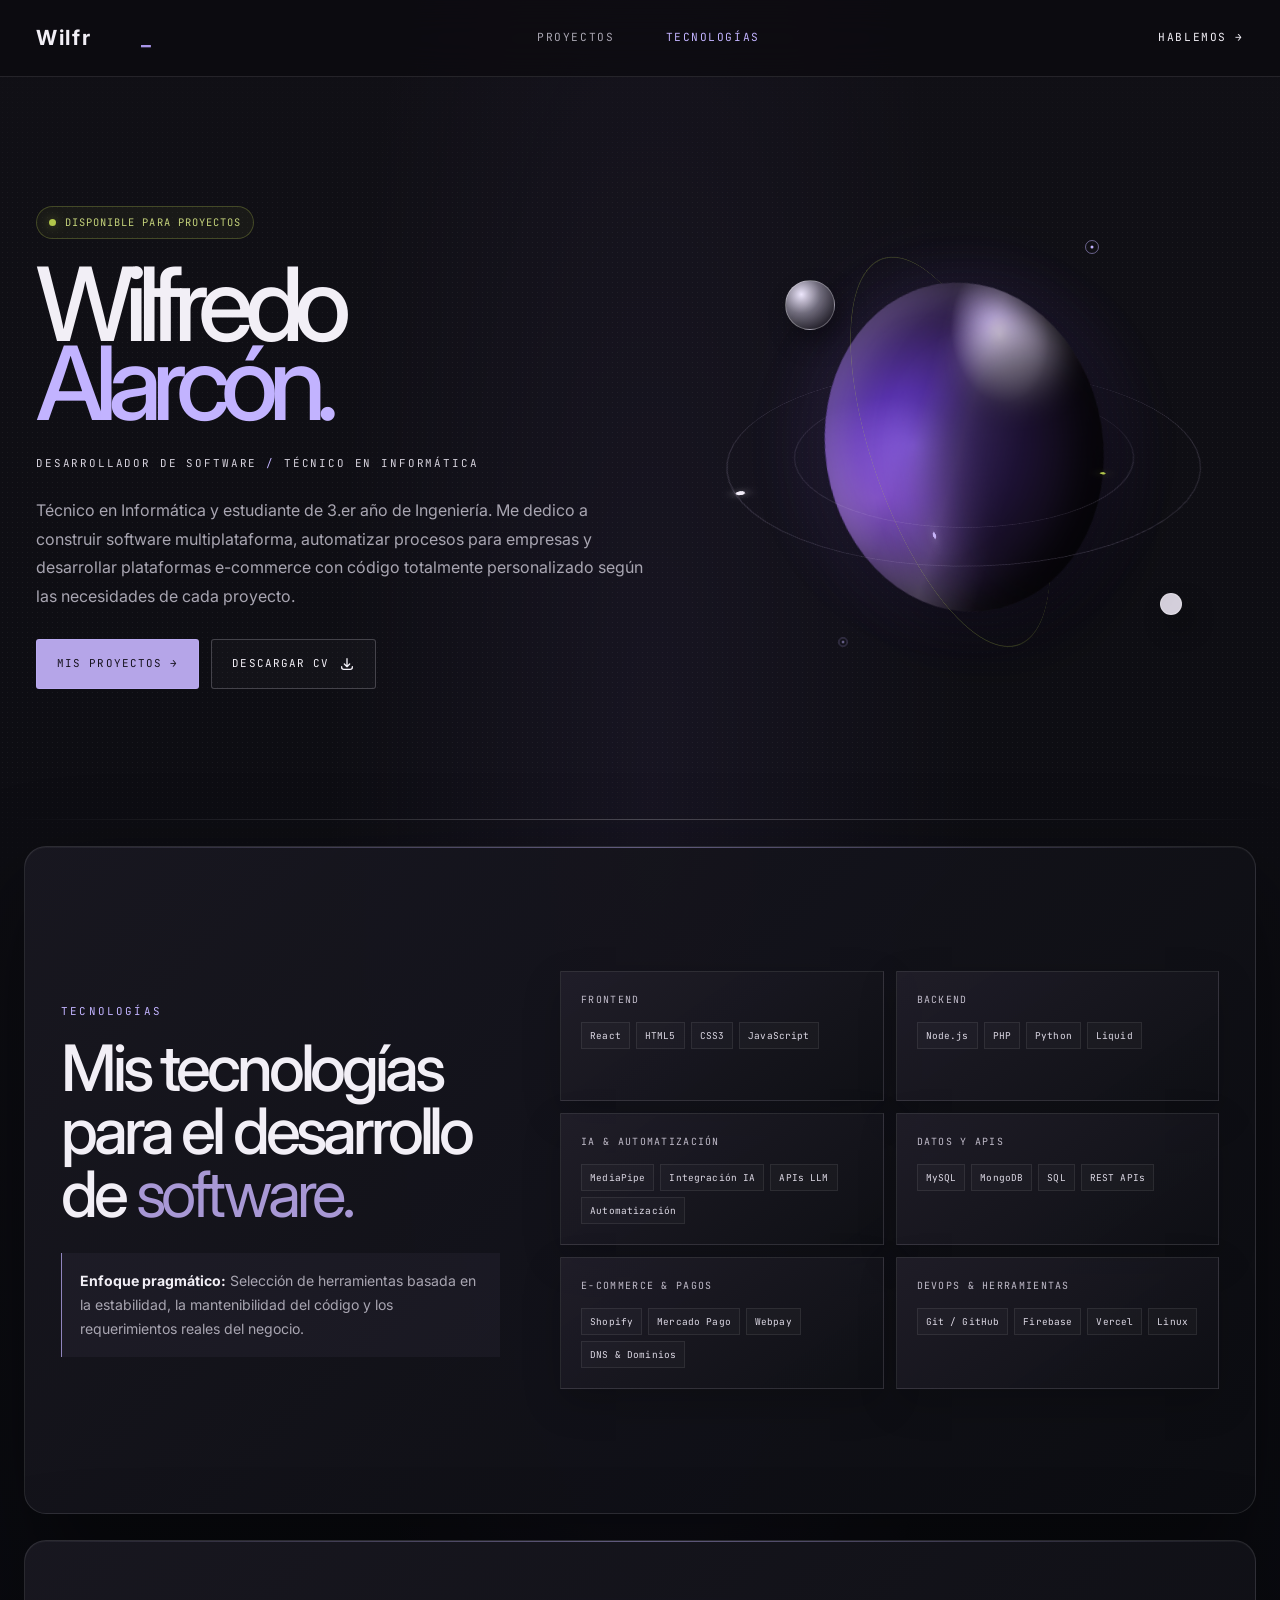
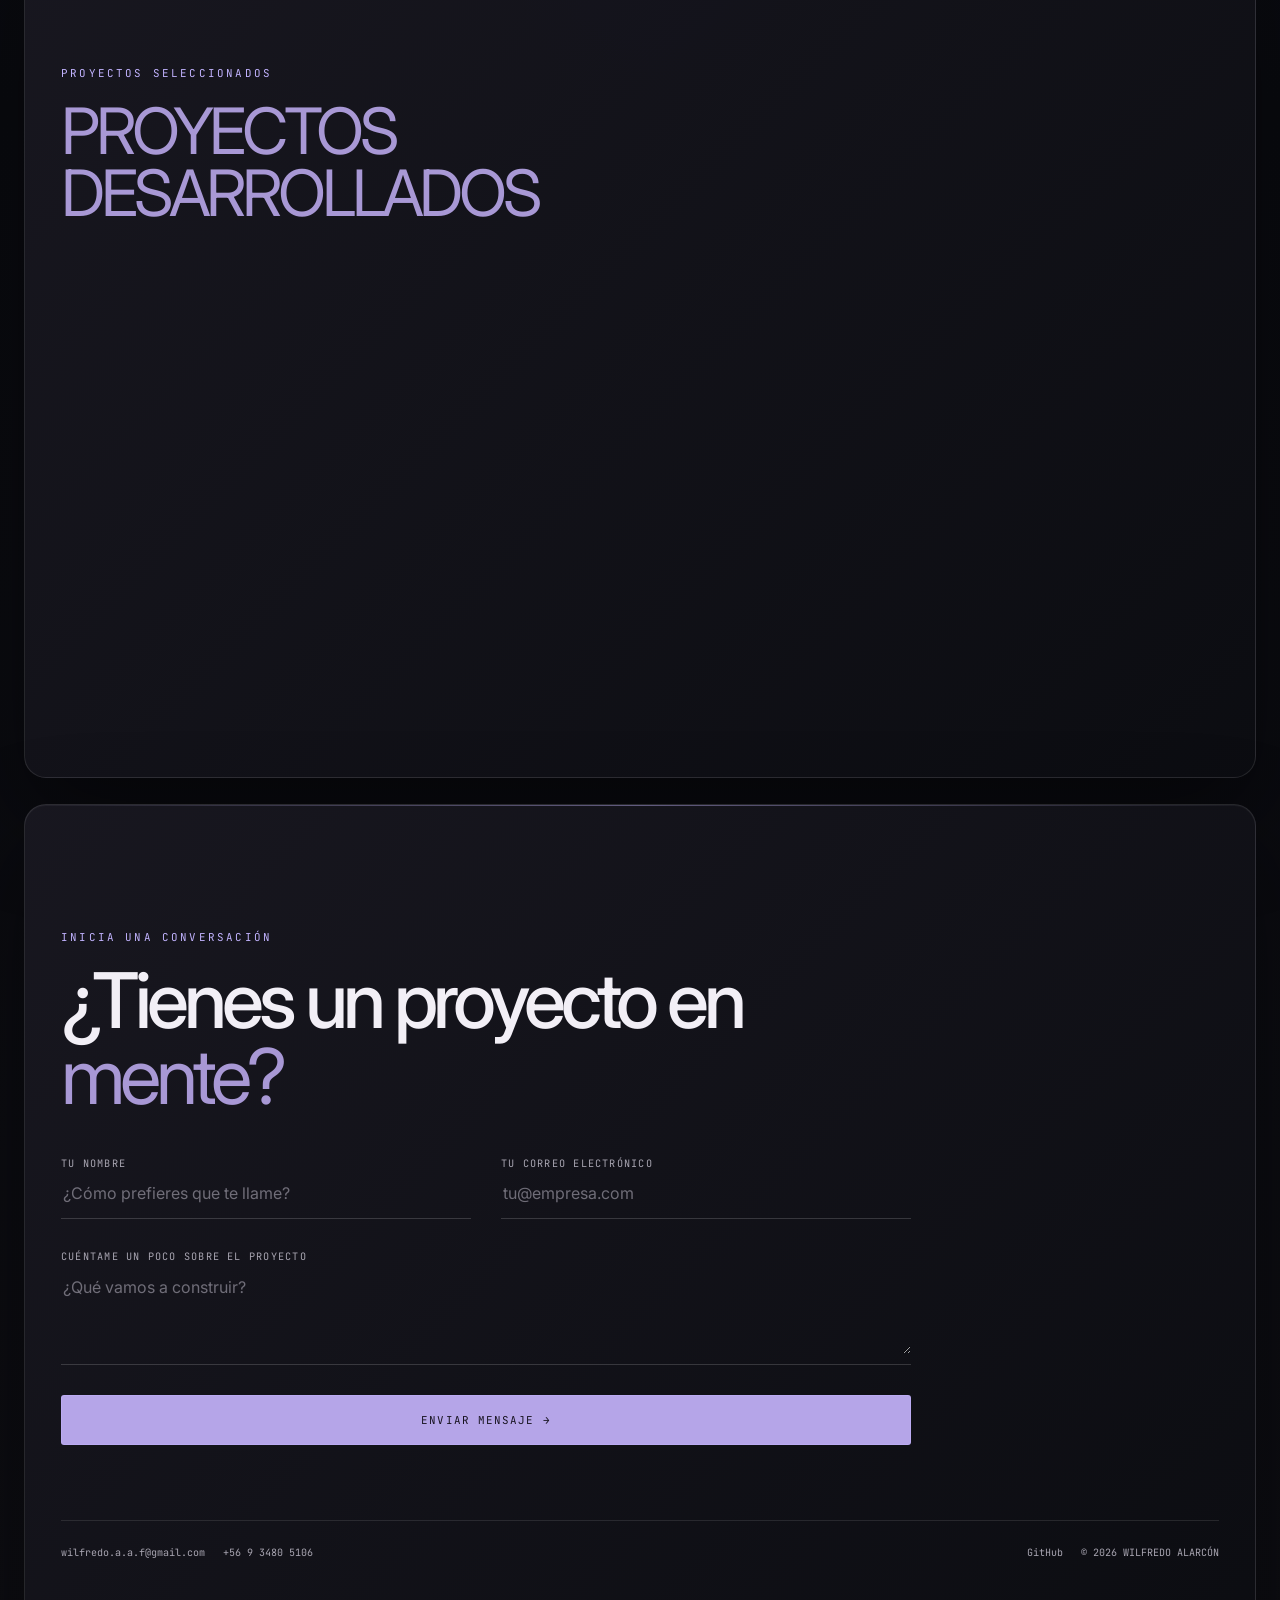
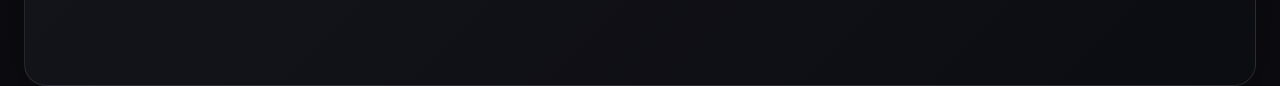
==== commit eee51ad4: "Actualizar textos del portafolio" ====
--- a/index.html
+++ b/index.html
@@ -94,7 +94,7 @@
 <section id="stack" class="section border-top window-panel">
     <div class="container grid-two-col">
         <div class="section-header">
-            <span class="section-header__tag">01 / TECNOLOGÍAS</span>
+            <span class="section-header__tag">TECNOLOGÍAS</span>
             <h2 class="section-header__title">
                 Mis tecnologías para el desarrollo de <span class="section-header__title--italic">software.</span>
             </h2>
@@ -109,7 +109,7 @@
         <div class="stack-grid">
             <!-- 01 FRONTEND -->
             <div class="stack-card">
-                <span class="stack-card__label">01 / FRONTEND</span>
+                <span class="stack-card__label">FRONTEND</span>
                 <div class="tags">
                     <span class="tags__item">React</span>
                     <span class="tags__item">HTML5</span>
@@ -120,7 +120,7 @@
 
             <!-- 02 BACKEND -->
             <div class="stack-card">
-                <span class="stack-card__label">02 / BACKEND</span>
+                <span class="stack-card__label">BACKEND</span>
                 <div class="tags">
                     <span class="tags__item">Node.js</span>
                     <span class="tags__item">PHP</span>
@@ -131,7 +131,7 @@
 
             <!-- 03 IA & AUTOMATIZACIÓN -->
             <div class="stack-card">
-                <span class="stack-card__label">03 / IA & AUTOMATIZACIÓN</span>
+                <span class="stack-card__label">IA & AUTOMATIZACIÓN</span>
                 <div class="tags">
                     <span class="tags__item">MediaPipe</span>
                     <span class="tags__item">Integración IA</span>
@@ -142,7 +142,7 @@
 
             <!-- 04 DATOS Y APIS -->
             <div class="stack-card">
-                <span class="stack-card__label">04 / DATOS Y APIS</span>
+                <span class="stack-card__label">DATOS Y APIS</span>
                 <div class="tags">
                     <span class="tags__item">MySQL</span>
                     <span class="tags__item">MongoDB</span>
@@ -153,7 +153,7 @@
 
             <!-- 05 E-COMMERCE & PAGOS -->
             <div class="stack-card">
-                <span class="stack-card__label">05 / E-COMMERCE & PAGOS</span>
+                <span class="stack-card__label">E-COMMERCE & PAGOS</span>
                 <div class="tags">
                     <span class="tags__item">Shopify</span>
                     <span class="tags__item">Mercado Pago</span>
@@ -164,7 +164,7 @@
 
             <!-- 06 DEVOPS & HERRAMIENTAS -->
             <div class="stack-card">
-                <span class="stack-card__label">06 / DEVOPS & HERRAMIENTAS</span>
+                <span class="stack-card__label">DEVOPS & HERRAMIENTAS</span>
                 <div class="tags">
                     <span class="tags__item">Git / GitHub</span>
                     <span class="tags__item">Firebase</span>
@@ -181,7 +181,7 @@
         <div class="container">
             <div class="projects__top">
                 <div class="section-header">
-                    <span class="section-header__tag">02 / PROYECTOS SELECCIONADOS</span>
+                    <span class="section-header__tag">PROYECTOS SELECCIONADOS</span>
                     <h2 class="section-header__title">
                        
                         <span class="section-header__title--italic">PROYECTOS DESARROLLADOS</span>
@@ -228,7 +228,7 @@
 
                             <div class="project-card__links">
                                 <a href="https://www.beesandhoney.cl/" target="_blank" rel="noopener noreferrer"
-                                    class="project-card__link project-card__link--accent">Demo en vivo &rarr;</a>
+                                    class="project-card__link project-card__link--accent">Web en vivo &rarr;</a>
                                 <a href="https://github.com/wilfredo1234" target="_blank" rel="noopener noreferrer"
                                     class="project-card__link project-card__link--muted">GitHub</a>
                             </div>
@@ -247,7 +247,7 @@
     <section id="contact" class="section border-top window-panel">
         <div class="container">
             <div class="section-header section-header--space-bottom">
-                <span class="section-header__tag">04 / INICIA UNA CONVERSACIÓN</span>
+                <span class="section-header__tag">INICIA UNA CONVERSACIÓN</span>
                 <h2 class="section-header__title section-header__title--huge">
                     ¿Tienes un proyecto en <span class="section-header__title--italic">mente?</span>
                 </h2>
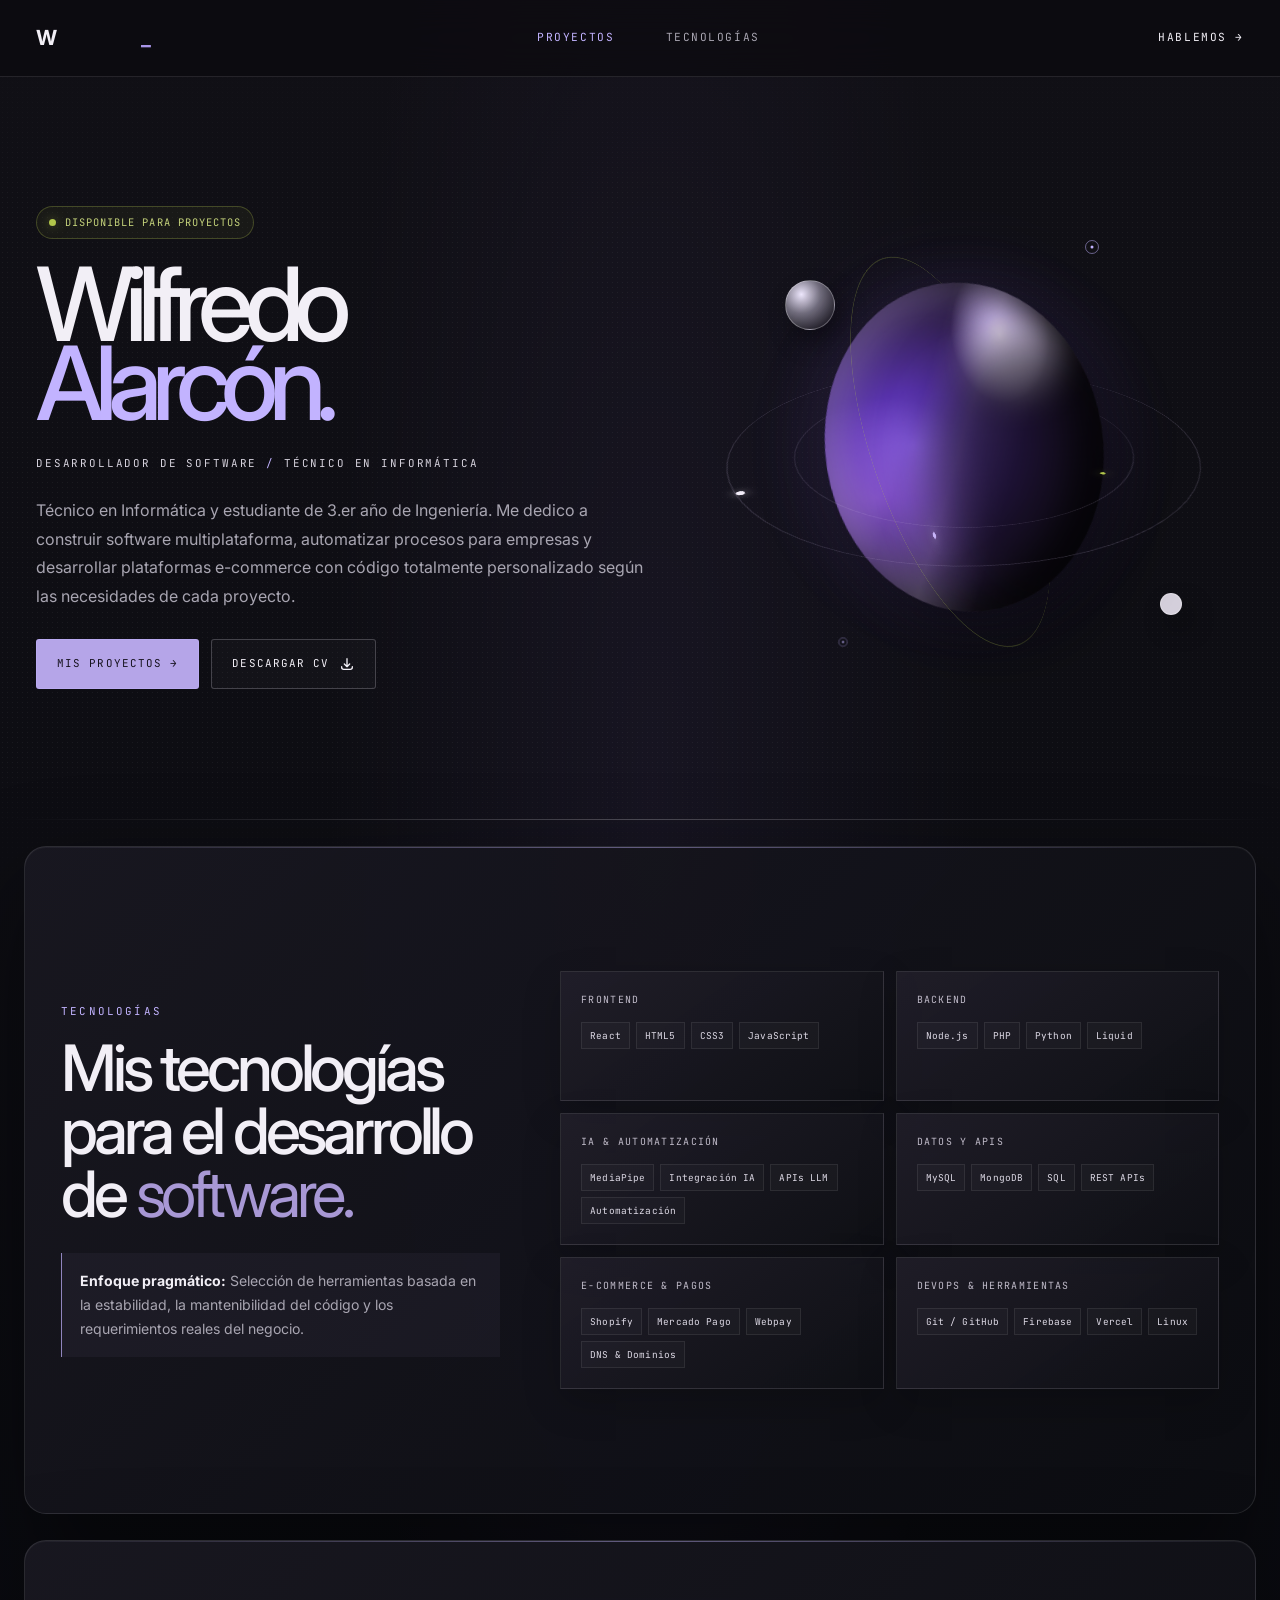
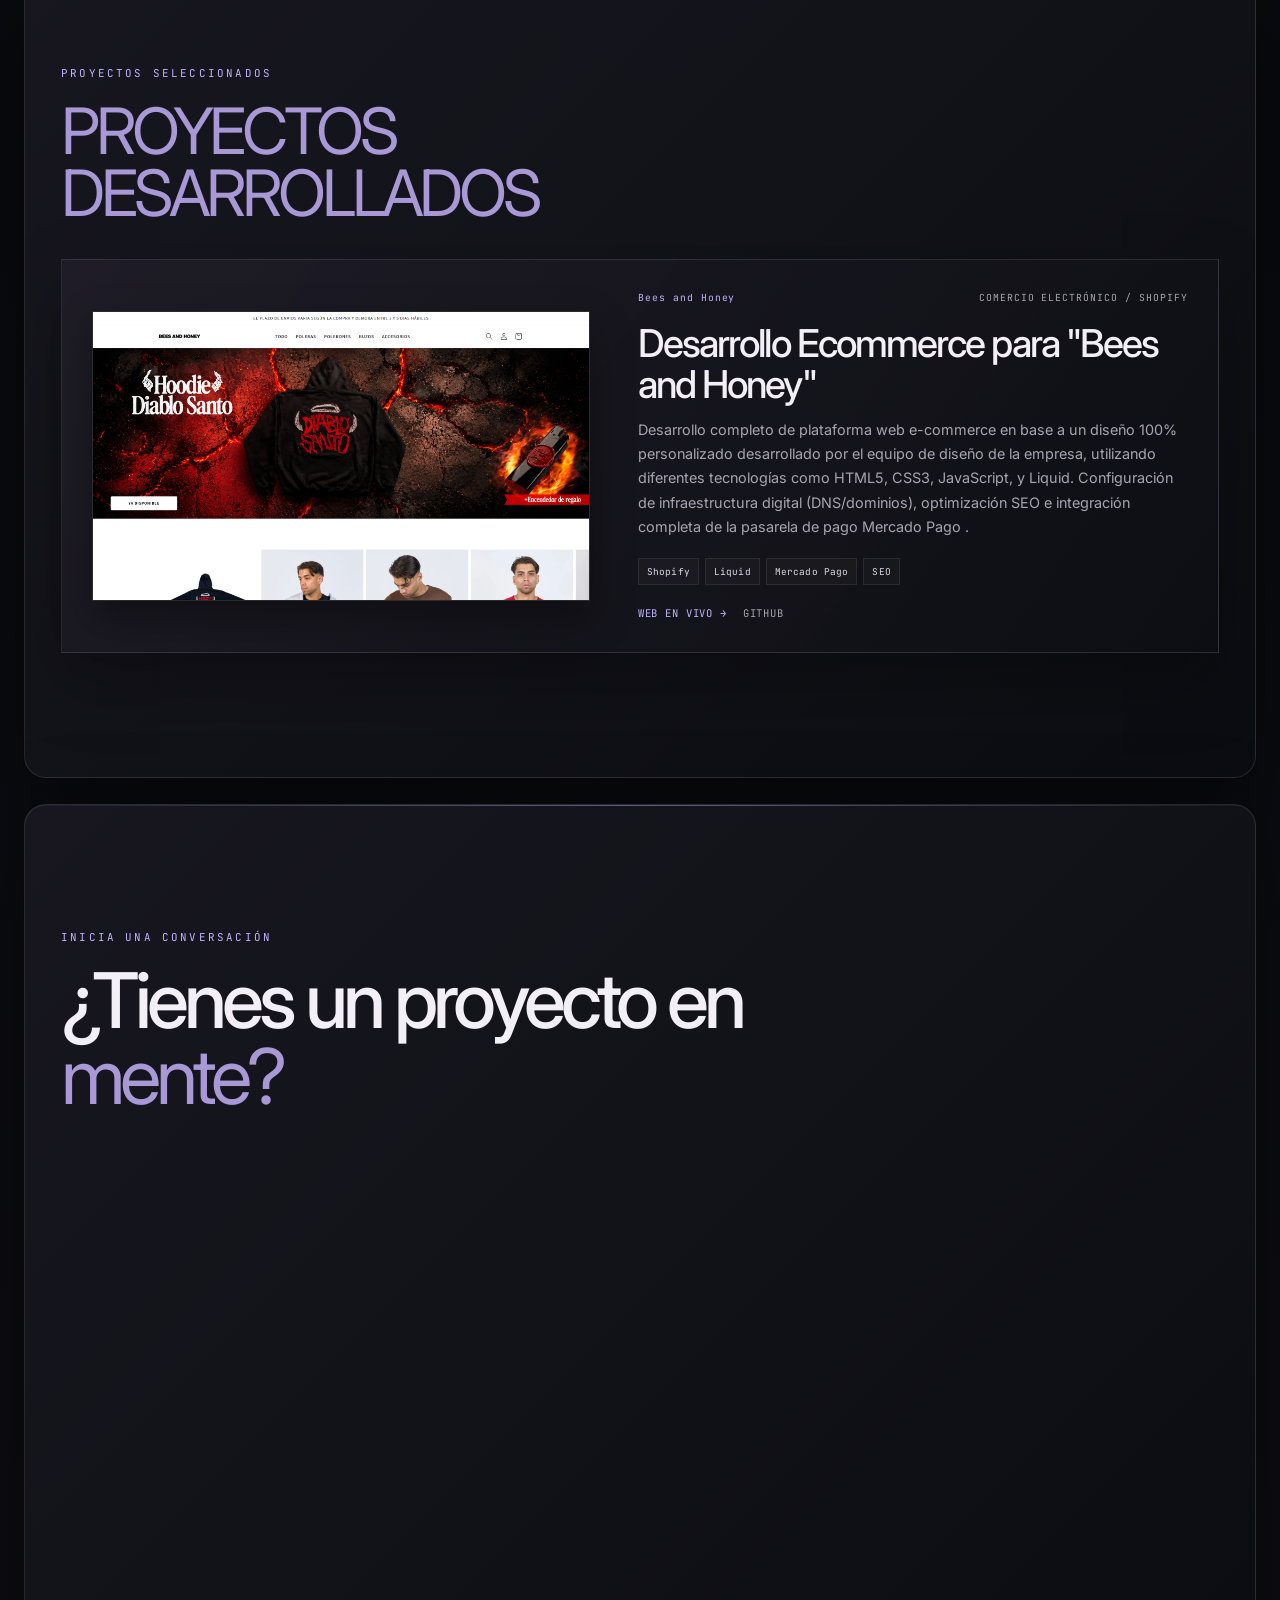
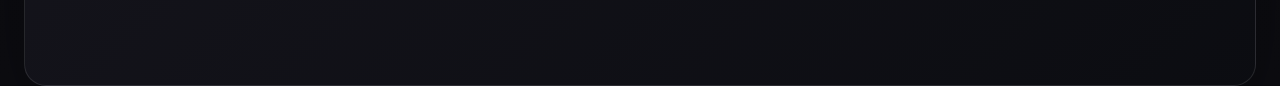
==== commit ee10a7a0: "Actualizar ruta del CV" ====
--- a/index.html
+++ b/index.html
@@ -57,7 +57,7 @@
 
                 <div class="hero__cta">
                     <a href="#work" class="btn btn--primary">Mis Proyectos &rarr;</a>
-                    <a href="documents/CV WILFREDO ANDRES ALARCÓN FIGUEROA.pdf" download class="btn btn--secondary">
+                    <a href="documents/CV WILFREDO ANDRES ALARCÓN FIGUEROA (3).pdf" download class="btn btn--secondary">
                         Descargar CV
                         <svg class="btn__icon" fill="none" stroke="currentColor" viewBox="0 0 24 24">
                             <path stroke-linecap="round" stroke-linejoin="round" stroke-width="2"
